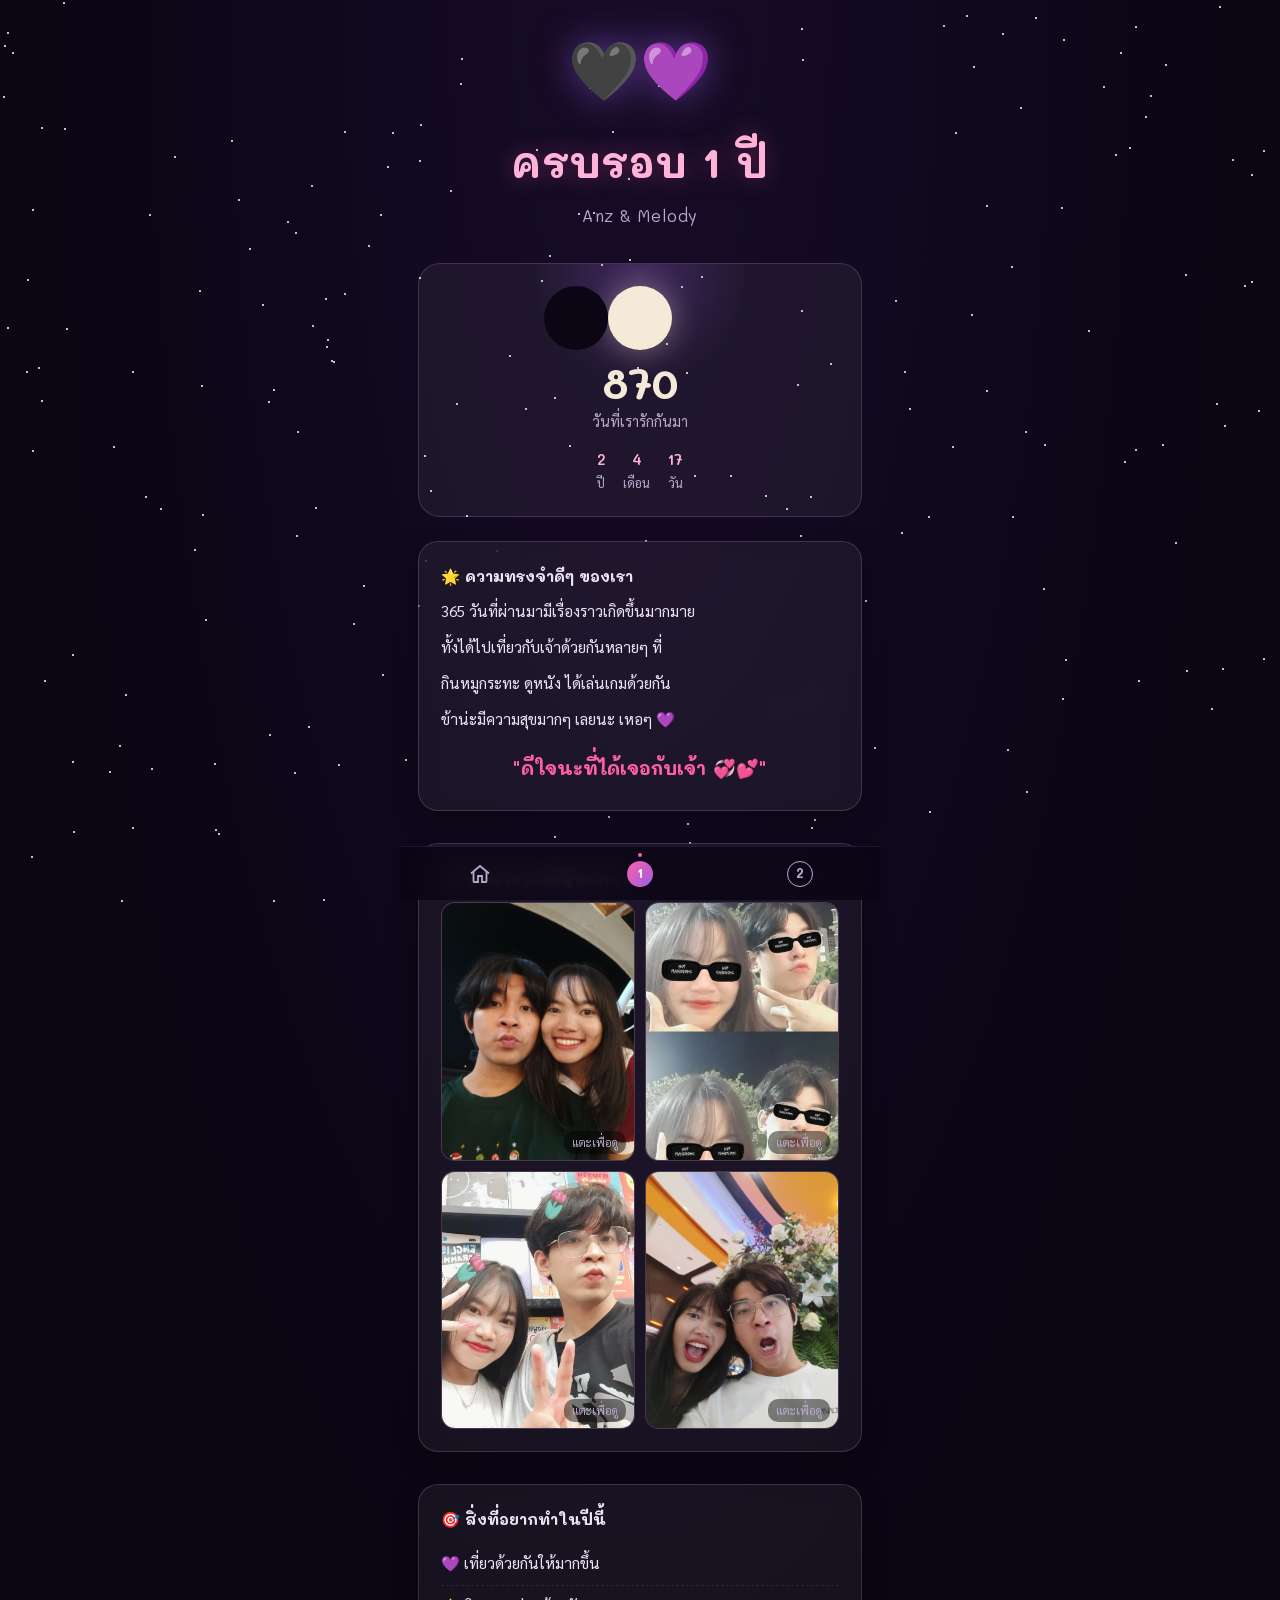
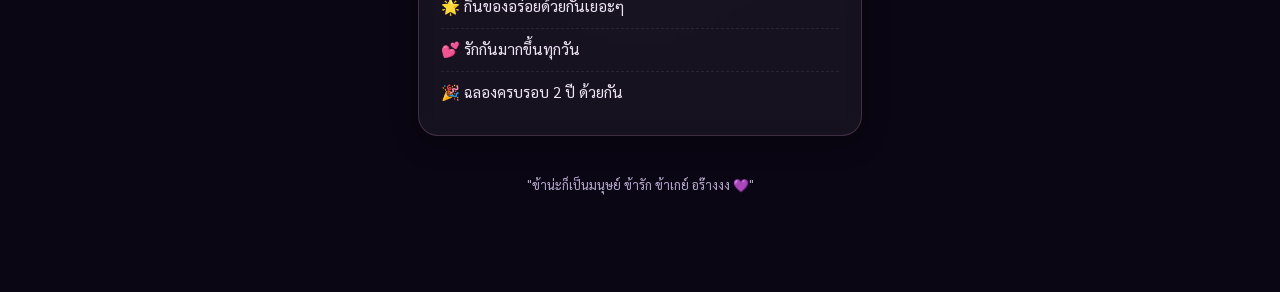
==== year.html @ f1ae3c55 "Remove lightbox navigation buttons Removed navigation buttons from the lightbox." ====
<!DOCTYPE html>
<html lang="th">
<head>
  <meta charset="UTF-8">
  <meta name="viewport" content="width=device-width, initial-scale=1.0, viewport-fit=cover">
  <meta name="theme-color" content="#0a0614">
  <title>ความทรงจำของเรา 💜</title>
  <link rel="stylesheet" href="style.css">
</head>
<body>
  <div class="stars"></div>

  <div class="page" data-year-page>

    <div class="hero">
      <div class="hero-emoji">🖤💜</div>
      <h1>ครบรอบ 1 ปี</h1>
      <p class="names">Anz &amp; Melody</p>
    </div>

    <div class="moon-counter">
      <div class="moon-phase"><div class="shadow"></div></div>
      <span class="big-number" data-days>0</span>
      <p class="big-label">วันที่เรารักกันมา</p>
      <div class="sub-stats" data-sub></div>
    </div>

    <div class="card">
      <p class="card-title">🌟 ความทรงจำดีๆ ของเรา</p>
      <div data-memory></div>
      <div class="love-message" data-love-message></div>
    </div>

    <div class="card">
      <p class="card-title">📸 ช่วงเวลาสำคัญของเรา</p>
      <div class="photo-grid" data-photo-grid></div>
    </div>

    <div class="card">
      <p class="card-title">🎯 สิ่งที่อยากทำในปีนี้</p>
      <ul class="wish-list" data-wishlist></ul>
    </div>


    <p class="footer-note">"ข้าน่ะก็เป็นมนุษย์ ข้ารัก ข้าเกย์ อร๊างงง 💜"</p>
  </div>

  <nav class="tabbar" data-tabbar></nav>

  <div class="lightbox">
    <button class="lb-close">✕</button>
    <img src="" alt="">
  </div>

  <script src="year-data.js"></script>
  <script src="script.js"></script>
</body>
</html>
---- style.css ----
/* ============================================
   Anz & Melody — Anniversary Site
   Theme: "คืนดาวของเรา" (our night sky)
   ============================================ */

@import url('https://fonts.googleapis.com/css2?family=Mali:wght@400;600;700&family=Sarabun:wght@300;400;600&display=swap');

:root {
  --bg-deep: #0a0614;
  --bg-mid: #170c28;
  --bg-panel: rgba(255, 255, 255, 0.05);
  --panel-border: rgba(255, 182, 226, 0.18);
  --pink: #ff5fa8;
  --pink-soft: #ffb3d9;
  --purple: #9b5de5;
  --purple-deep: #5a2d9c;
  --moon: #f5e9d8;
  --text: #ede3f5;
  --text-dim: #b8a9cc;

  --font-display: 'Mali', sans-serif;
  --font-body: 'Sarabun', sans-serif;

  --safe-bottom: env(safe-area-inset-bottom, 0px);
}

* { margin: 0; padding: 0; box-sizing: border-box; }

html { -webkit-tap-highlight-color: transparent; }

body {
  font-family: var(--font-body);
  background: radial-gradient(ellipse at top, var(--bg-mid) 0%, var(--bg-deep) 65%);
  color: var(--text);
  min-height: 100vh;
  overflow-x: hidden;
  position: relative;
  line-height: 1.7;
}

/* ---------- Starfield ---------- */
.stars {
  position: fixed;
  inset: 0;
  pointer-events: none;
  z-index: 0;
}
.star {
  position: absolute;
  width: 2px;
  height: 2px;
  background: #fff;
  border-radius: 50%;
  animation: twinkle 3s infinite ease-in-out;
}
@keyframes twinkle {
  0%, 100% { opacity: 0.15; }
  50% { opacity: 0.9; }
}

/* ---------- Layout shell ---------- */
.page {
  position: relative;
  z-index: 2;
  max-width: 480px;
  margin: 0 auto;
  min-height: 100vh;
  display: flex;
  flex-direction: column;
  padding: env(safe-area-inset-top, 24px) 18px calc(96px + var(--safe-bottom));
}

/* ---------- Top nav crumb ---------- */
.crumb {
  display: flex;
  align-items: center;
  gap: 6px;
  font-size: 0.82em;
  color: var(--text-dim);
  margin-bottom: 18px;
}
.crumb a { color: var(--pink-soft); text-decoration: none; }
.crumb span.sep { opacity: 0.4; }
.crumb .current { color: var(--text); }

/* ---------- Hero ---------- */
.hero {
  text-align: center;
  padding: 18px 0 8px;
}
.hero-emoji {
  font-size: 3.6em;
  filter: drop-shadow(0 0 18px rgba(155, 93, 229, 0.5));
  animation: bob 3.5s ease-in-out infinite;
}
@keyframes bob {
  0%, 100% { transform: translateY(0) rotate(-3deg); }
  50% { transform: translateY(-8px) rotate(3deg); }
}
.hero h1 {
  font-family: var(--font-display);
  font-weight: 700;
  font-size: clamp(1.9em, 9vw, 2.6em);
  color: var(--pink-soft);
  margin: 10px 0 4px;
  text-shadow: 0 0 24px rgba(255, 95, 168, 0.35);
}
.hero .names {
  font-family: var(--font-display);
  font-size: 1.05em;
  color: var(--text-dim);
  letter-spacing: 0.03em;
}

/* ---------- Moon-phase day counter (signature element) ---------- */
.moon-counter {
  margin: 26px 0 8px;
  padding: 22px 18px;
  border-radius: 22px;
  background: var(--bg-panel);
  border: 1px solid var(--panel-border);
  text-align: center;
  position: relative;
  overflow: hidden;
}
.moon-counter::before {
  content: '';
  position: absolute;
  top: -40%;
  left: 50%;
  width: 220px;
  height: 220px;
  transform: translateX(-50%);
  background: radial-gradient(circle, rgba(155,93,229,0.25) 0%, transparent 70%);
  pointer-events: none;
}
.moon-phase {
  width: 64px;
  height: 64px;
  border-radius: 50%;
  margin: 0 auto 12px;
  position: relative;
  background: var(--moon);
  box-shadow: 0 0 30px rgba(245, 233, 216, 0.4);
}
.moon-phase .shadow {
  position: absolute;
  inset: 0;
  border-radius: 50%;
  background: var(--bg-deep);
  transition: transform 0.6s ease;
}
.moon-counter .big-number {
  font-family: var(--font-display);
  font-weight: 700;
  font-size: 2.6em;
  color: var(--moon);
  display: block;
  line-height: 1;
}
.moon-counter .big-label {
  font-size: 0.92em;
  color: var(--text-dim);
  margin-top: 4px;
}
.moon-counter .sub-stats {
  display: flex;
  justify-content: center;
  gap: 18px;
  margin-top: 14px;
  font-size: 0.8em;
  color: var(--text-dim);
}
.moon-counter .sub-stats b {
  color: var(--pink-soft);
  font-weight: 600;
  display: block;
  font-size: 1.15em;
  font-family: var(--font-display);
}

/* ---------- Cards ---------- */
.card {
  background: var(--bg-panel);
  backdrop-filter: blur(10px);
  border: 1px solid var(--panel-border);
  border-radius: 20px;
  padding: 22px;
  margin: 16px 0;
  box-shadow: 0 8px 24px rgba(0,0,0,0.35);
}
.card-title {
  font-family: var(--font-display);
  font-weight: 700;
  font-size: 1.15em;
  color: var(--pink-soft);
  margin-bottom: 12px;
  display: flex;
  align-items: center;
  gap: 8px;
}
.card p {
  font-size: 0.95em;
  color: var(--text);
  margin-bottom: 10px;
}
.card p:last-child { margin-bottom: 0; }

.love-message {
  text-align: center;
  font-family: var(--font-display);
  font-weight: 700;
  font-size: 1.15em;
  color: var(--pink);
  margin: 20px 0 4px;
}

.wish-list { list-style: none; }
.wish-list li {
  padding: 8px 0;
  font-size: 0.95em;
  border-bottom: 1px dashed rgba(255,255,255,0.08);
  display: flex;
  gap: 10px;
}
.wish-list li:last-child { border-bottom: none; }

.folder-hint {
  font-size: 0.78em;
  color: var(--text-dim);
  margin-top: 10px;
}

/* ---------- Photo grid + lightbox ---------- */
.photo-grid {
  display: grid;
  grid-template-columns: repeat(2, 1fr);
  gap: 10px;
  margin-top: 8px;
}
.photo-tile {
  position: relative;
  aspect-ratio: 3/4;
  border-radius: 14px;
  overflow: hidden;
  border: 1px solid var(--panel-border);
  cursor: pointer;
  background: rgba(255,255,255,0.03);
}
.photo-tile img {
  width: 100%;
  height: 100%;
  object-fit: cover;
  display: block;
  transition: transform 0.4s ease;
}
.photo-tile:active img { transform: scale(1.06); }
.photo-tile .tap-hint {
  position: absolute;
  bottom: 6px;
  right: 8px;
  font-size: 0.7em;
  background: rgba(0,0,0,0.45);
  padding: 2px 8px;
  border-radius: 10px;
  color: var(--text-dim);
}

.lightbox {
  position: fixed;
  inset: 0;
  background: rgba(5,2,10,0.92);
  z-index: 50;
  display: none;
  align-items: center;
  justify-content: center;
  padding: 24px;
}
.lightbox.open { display: flex; }
.lightbox img {
  max-width: 100%;
  max-height: 78vh;
  border-radius: 16px;
  box-shadow: 0 0 40px rgba(155,93,229,0.4);
}
.lightbox .lb-nav {
  position: absolute;
  bottom: 30px;
  display: flex;
  gap: 14px;
}
.lightbox .lb-nav button {
  background: rgba(255,255,255,0.1);
  border: 1px solid var(--panel-border);
  color: var(--text);
  padding: 8px 16px;
  border-radius: 20px;
  font-family: var(--font-body);
}
.lightbox .lb-close {
  position: absolute;
  top: 20px;
  right: 20px;
  font-size: 1.6em;
  color: var(--text);
  background: none;
  border: none;
}

/* ---------- Quote / tap-Kuromi feature ---------- */
.quote-box {
  text-align: center;
}
.quote-emoji {
  font-size: 2.6em;
  display: inline-block;
  cursor: pointer;
  user-select: none;
  animation: dance 2.2s ease-in-out infinite;
}
@keyframes dance {
  0%, 100% { transform: rotate(-4deg); }
  50% { transform: rotate(4deg); }
}
.quote-text {
  margin-top: 14px;
  font-size: 0.95em;
  color: var(--text);
  min-height: 46px;
  font-style: normal;
}
.quote-hint {
  margin-top: 6px;
  font-size: 0.75em;
  color: var(--text-dim);
}

/* ---------- Message wall ---------- */
.msg-input-row {
  display: flex;
  gap: 8px;
  margin-top: 10px;
}
.msg-input-row input {
  flex: 1;
  padding: 12px 14px;
  border-radius: 14px;
  border: 1px solid var(--panel-border);
  background: rgba(255,255,255,0.06);
  color: var(--text);
  font-family: var(--font-body);
  font-size: 0.9em;
}
.msg-input-row input::placeholder { color: var(--text-dim); }
.msg-send-btn {
  padding: 0 16px;
  border-radius: 14px;
  border: none;
  background: linear-gradient(135deg, var(--pink), var(--purple));
  color: #fff;
  font-family: var(--font-display);
  font-weight: 600;
}
.msg-wall {
  margin-top: 14px;
  display: flex;
  flex-direction: column;
  gap: 8px;
  max-height: 220px;
  overflow-y: auto;
}
.msg-item {
  background: rgba(255,255,255,0.05);
  border-left: 3px solid var(--pink);
  padding: 10px 12px;
  border-radius: 0 12px 12px 0;
  font-size: 0.88em;
}
.msg-item time {
  display: block;
  font-size: 0.72em;
  color: var(--text-dim);
  margin-top: 4px;
}
.msg-empty {
  font-size: 0.85em;
  color: var(--text-dim);
  text-align: center;
  padding: 10px 0;
}

/* ---------- Buttons ---------- */
.btn {
  display: block;
  width: 100%;
  text-align: center;
  text-decoration: none;
  font-family: var(--font-display);
  font-weight: 700;
  font-size: 1.05em;
  color: #fff;
  background: linear-gradient(135deg, var(--pink), var(--purple));
  padding: 15px 20px;
  border-radius: 18px;
  border: none;
  box-shadow: 0 8px 20px rgba(255, 95, 168, 0.28);
}
.btn:active { transform: scale(0.98); }
.btn.secondary {
  background: rgba(255,255,255,0.06);
  border: 1px solid var(--panel-border);
  box-shadow: none;
  color: var(--text);
}

/* ---------- X (Twitter)-style bottom tab bar ---------- */
.tabbar {
  position: fixed;
  left: 0; right: 0; bottom: 0;
  z-index: 20;
  display: flex;
  align-items: center;
  justify-content: space-around;
  height: 54px;
  padding-bottom: var(--safe-bottom);
  background: rgba(10, 6, 20, 0.82);
  backdrop-filter: blur(14px);
  -webkit-backdrop-filter: blur(14px);
  border-top: 1px solid rgba(255, 255, 255, 0.08);
  max-width: 480px;
  margin: 0 auto;
}
.tab-item {
  flex: 1;
  height: 100%;
  display: flex;
  align-items: center;
  justify-content: center;
  text-decoration: none;
  color: var(--text-dim);
  position: relative;
}
.tab-item svg {
  width: 24px;
  height: 24px;
  stroke: currentColor;
  fill: none;
  stroke-width: 1.8;
}
.tab-item .tab-badge {
  width: 26px;
  height: 26px;
  border-radius: 50%;
  display: flex;
  align-items: center;
  justify-content: center;
  font-family: var(--font-display);
  font-weight: 700;
  font-size: 0.82em;
  border: 1.6px solid currentColor;
  color: var(--text-dim);
}
.tab-item.active {
  color: var(--pink);
}
.tab-item.active svg {
  fill: currentColor;
  stroke: none;
}
.tab-item.active .tab-badge {
  color: #fff;
  border-color: transparent;
  background: linear-gradient(135deg, var(--pink), var(--purple));
}
.tab-item::after {
  content: '';
  position: absolute;
  top: 6px;
  left: 50%;
  width: 4px;
  height: 4px;
  border-radius: 50%;
  background: var(--pink);
  transform: translateX(-50%) scale(0);
  transition: transform 0.2s ease;
}
.tab-item.active::after {
  transform: translateX(-50%) scale(1);
}

/* ---------- Footer note ---------- */
.footer-note {
  text-align: center;
  color: var(--text-dim);
  font-size: 0.8em;
  margin-top: 22px;
}

/* Reduced motion */
@media (prefers-reduced-motion: reduce) {
  * { animation-duration: 0.001s !important; animation-iteration-count: 1 !important; }
}

/* Small phones */
@media (max-width: 340px) {
  .hero h1 { font-size: 1.7em; }
  .moon-counter .big-number { font-size: 2.1em; }
}
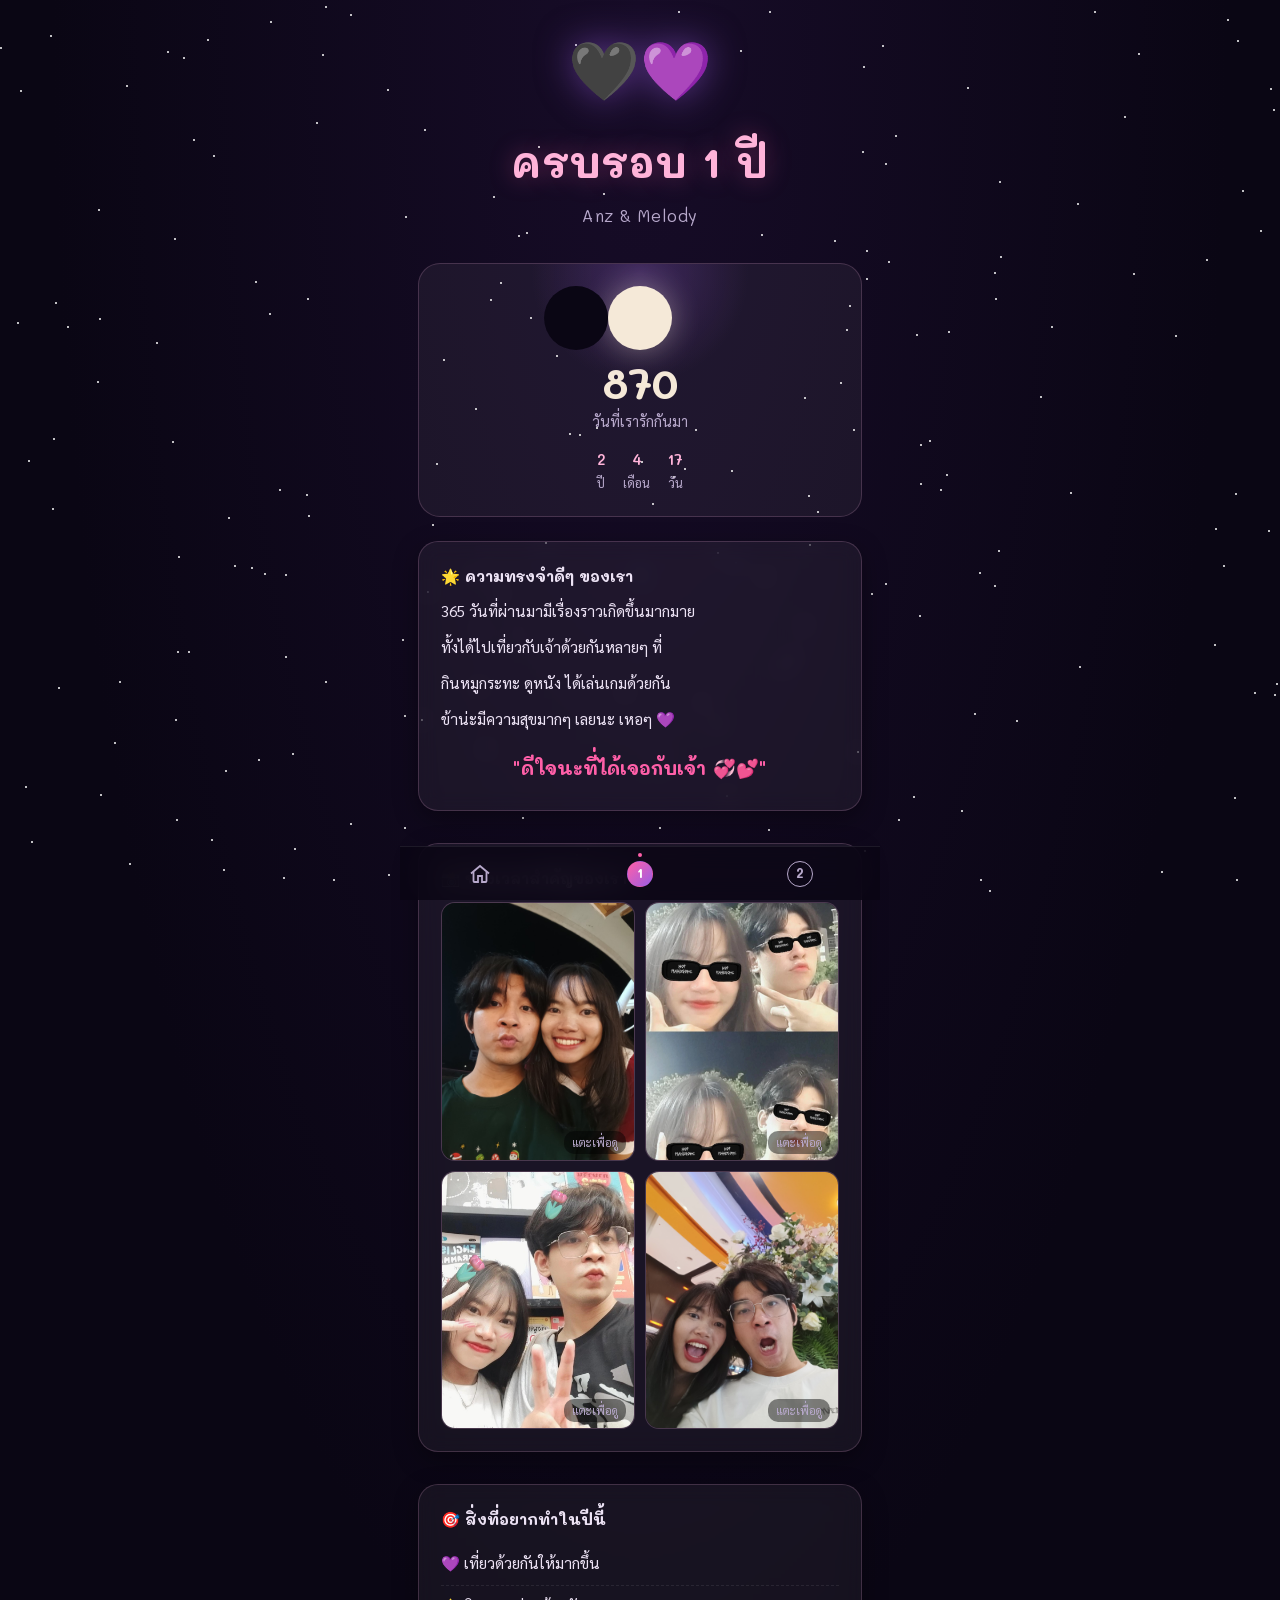
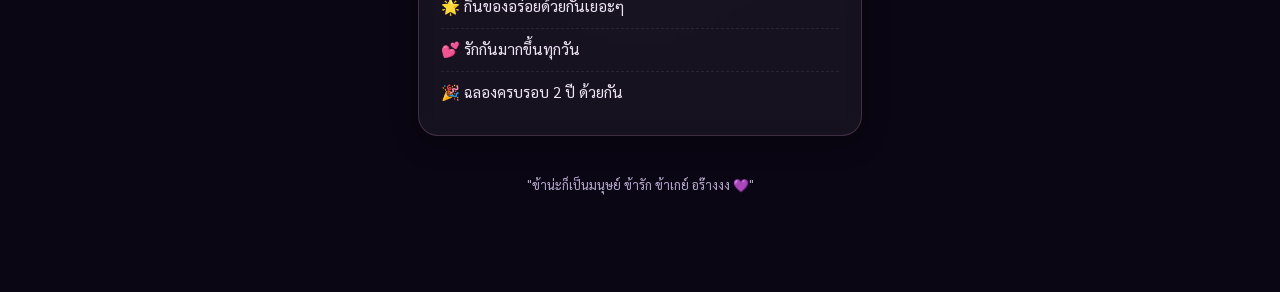
==== commit acf40c76: "Add versioning to CSS and JS file links Updated stylesheet and script links to include versioning." ====
--- a/year.html
+++ b/year.html
@@ -5,7 +5,7 @@
   <meta name="viewport" content="width=device-width, initial-scale=1.0, viewport-fit=cover">
   <meta name="theme-color" content="#0a0614">
   <title>ความทรงจำของเรา 💜</title>
-  <link rel="stylesheet" href="style.css">
+  <link rel="stylesheet" href="style.css?v=3">
 </head>
 <body>
   <div class="stars"></div>
@@ -52,7 +52,7 @@
     <img src="" alt="">
   </div>
 
-  <script src="year-data.js"></script>
-  <script src="script.js"></script>
+  <script src="year-data.js?v=3"></script>
+  <script src="script.js?v=3"></script>
 </body>
 </html>
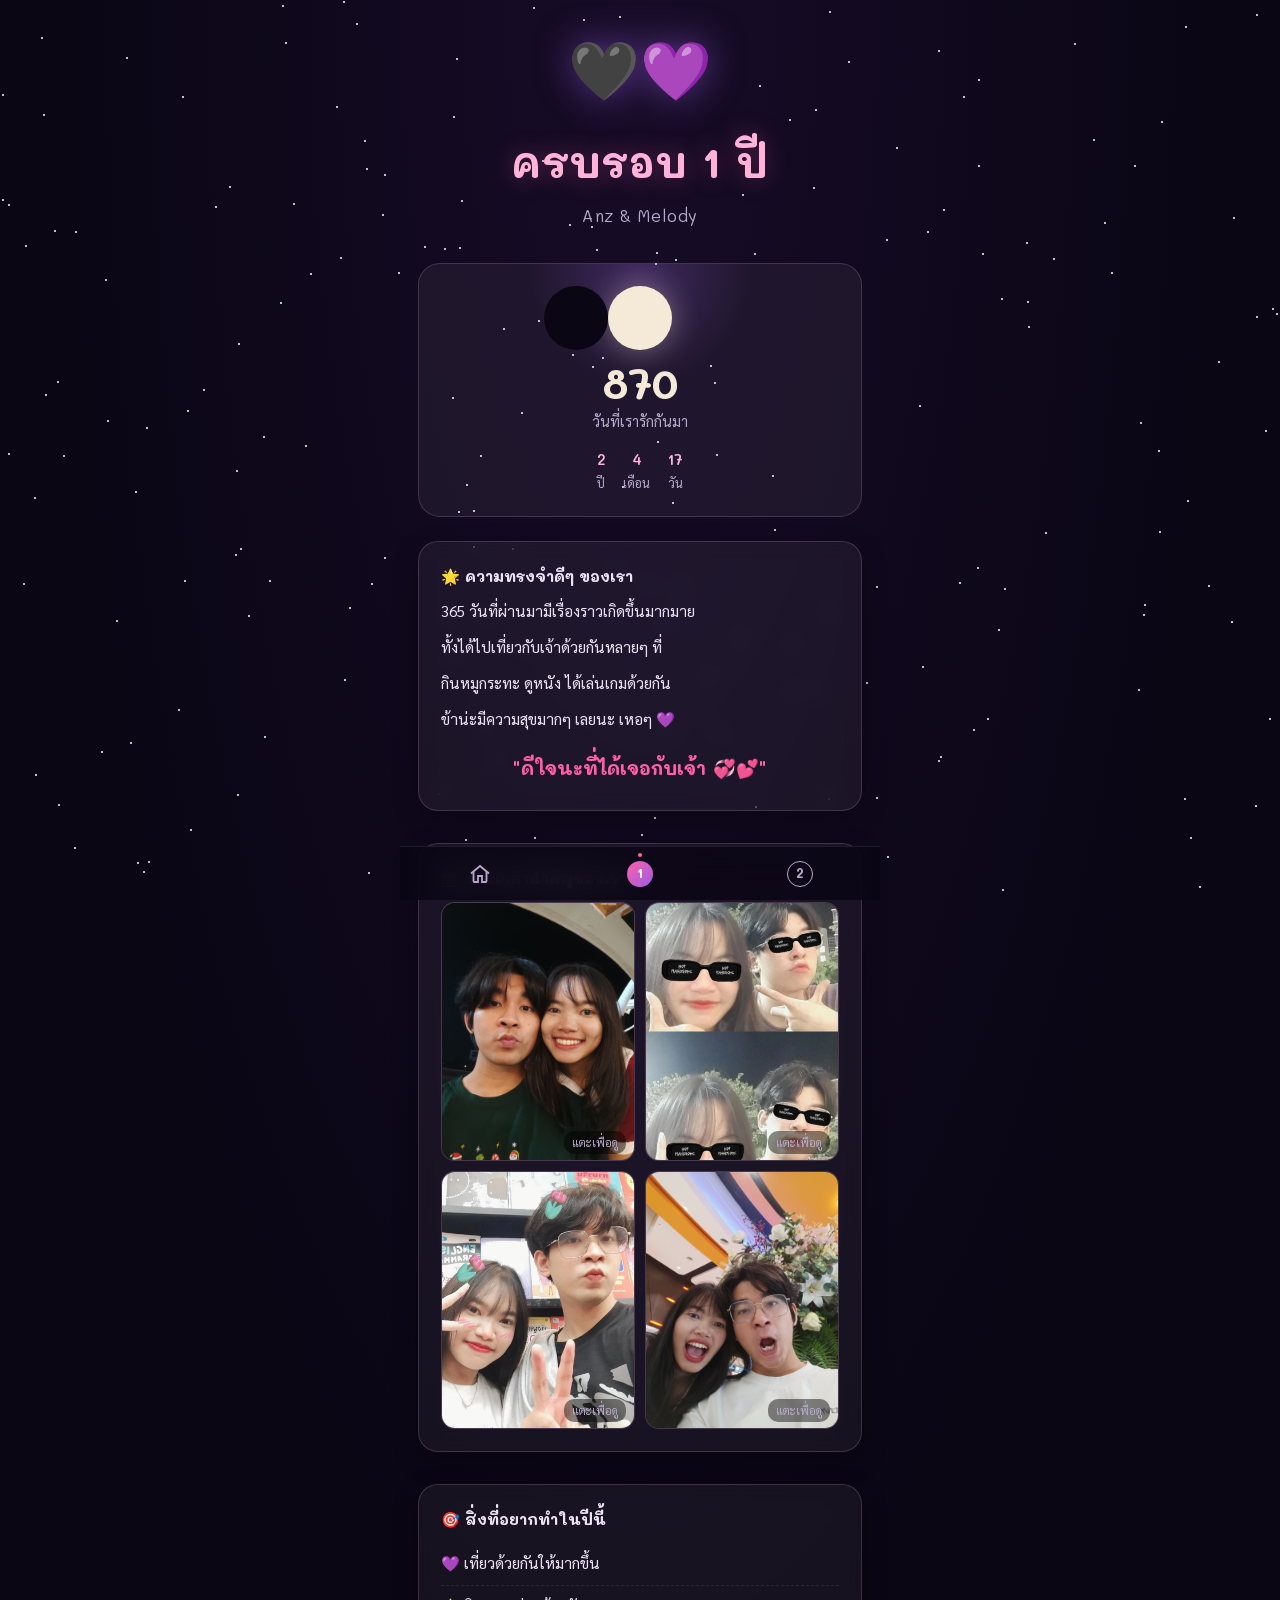
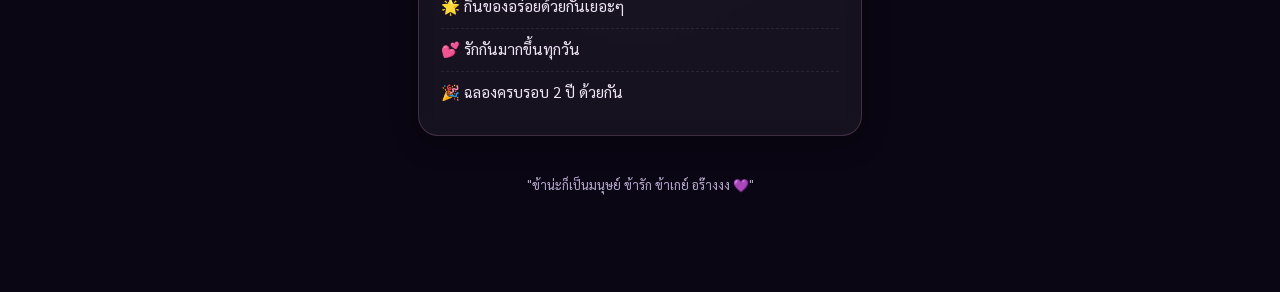
==== commit 674b86c4: "Update script.js version to 4 in year.html" ====
--- a/year.html
+++ b/year.html
@@ -53,6 +53,6 @@
   </div>
 
   <script src="year-data.js?v=3"></script>
-  <script src="script.js?v=3"></script>
+  <script src="script.js?v=4"></script>
 </body>
 </html>
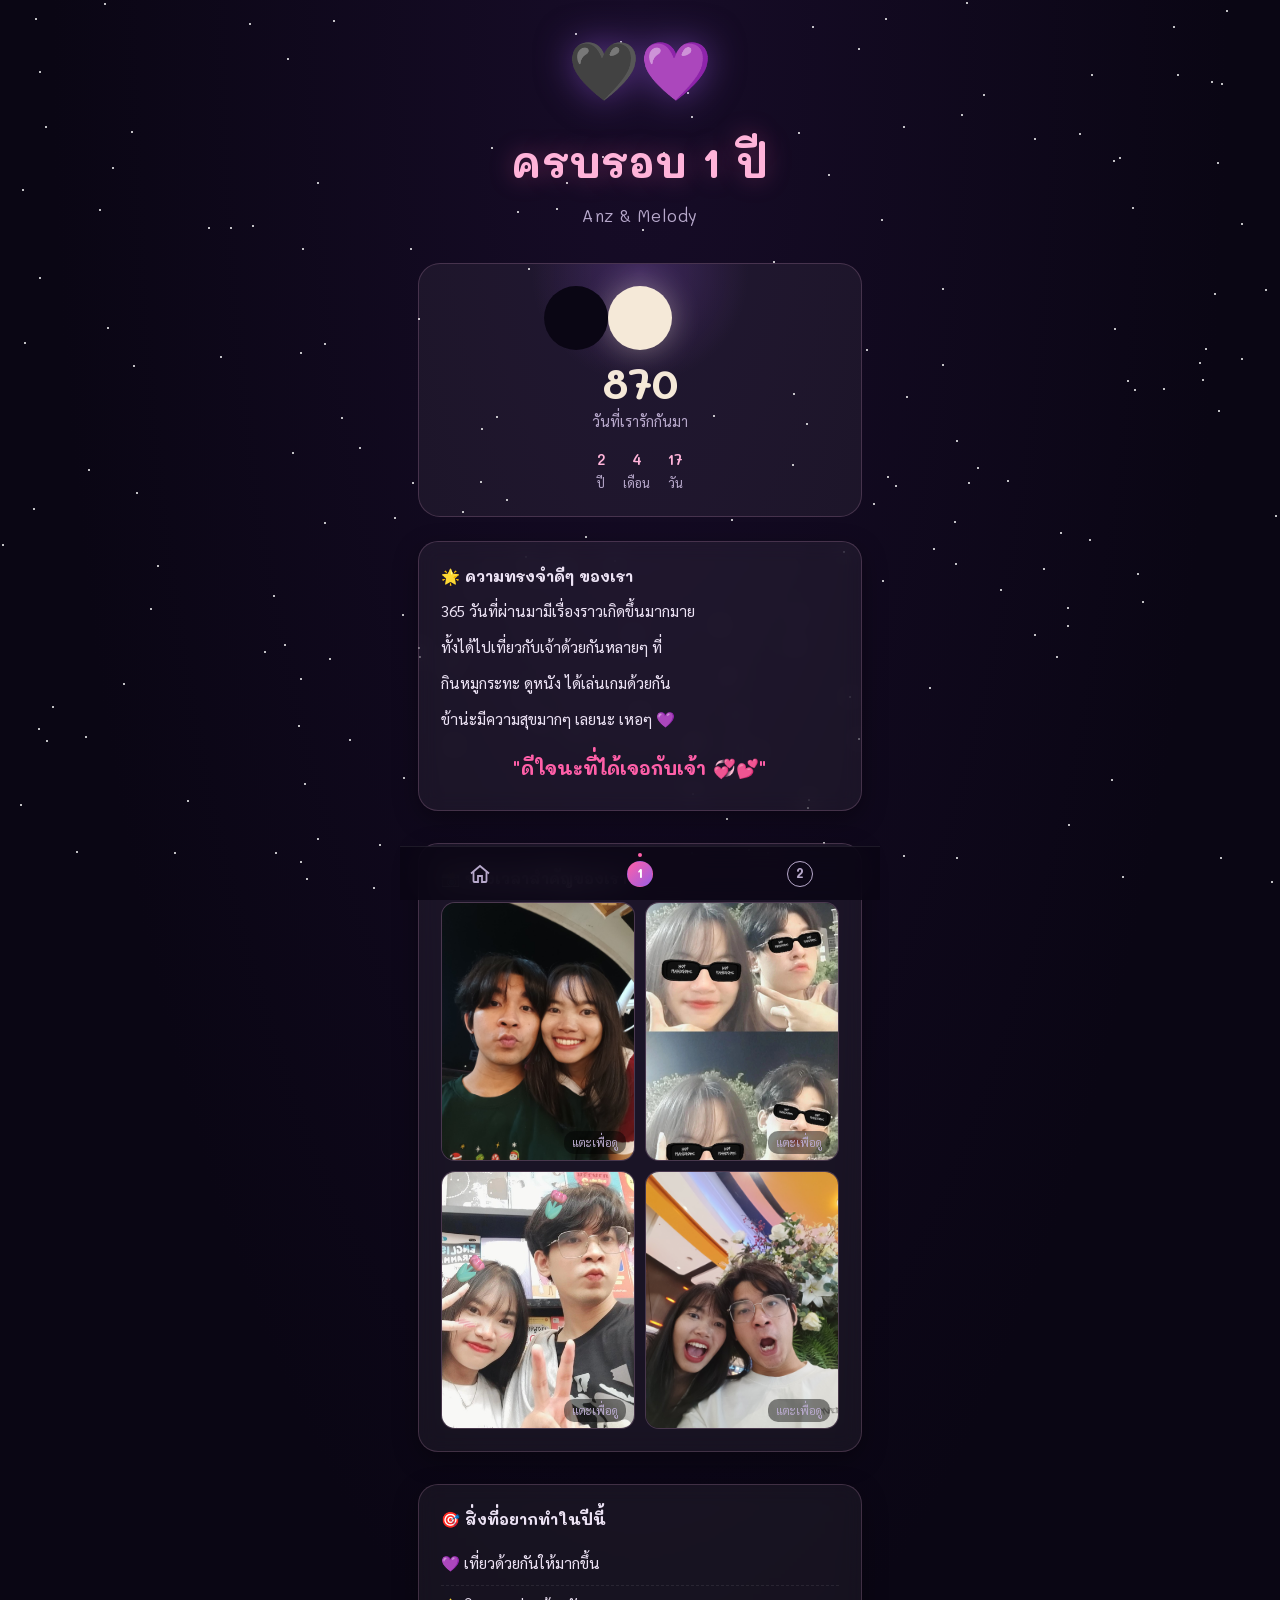
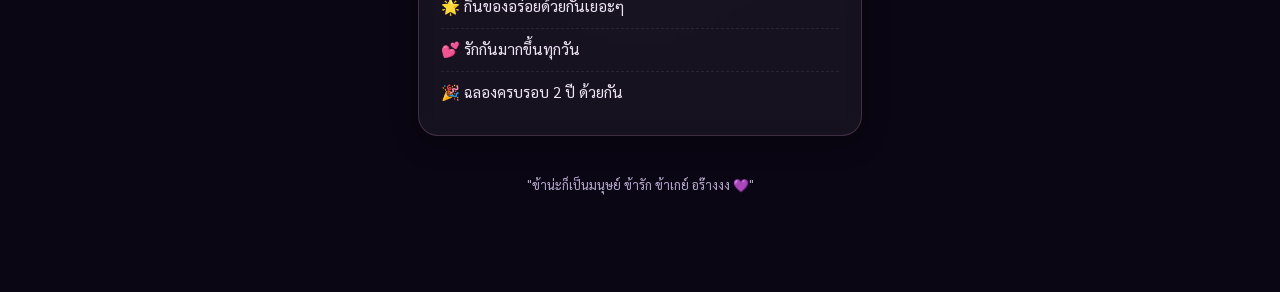
==== commit caae8101: "Update stylesheet and script version numbers" ====
--- a/year.html
+++ b/year.html
@@ -5,7 +5,7 @@
   <meta name="viewport" content="width=device-width, initial-scale=1.0, viewport-fit=cover">
   <meta name="theme-color" content="#0a0614">
   <title>ความทรงจำของเรา 💜</title>
-  <link rel="stylesheet" href="style.css?v=3">
+  <link rel="stylesheet" href="style.css?v=4">
 </head>
 <body>
   <div class="stars"></div>
@@ -50,6 +50,10 @@
   <div class="lightbox">
     <button class="lb-close">✕</button>
     <img src="" alt="">
+    <div class="lb-nav">
+      <button class="lb-prev">‹ ก่อนหน้า</button>
+      <button class="lb-next">ถัดไป ›</button>
+    </div>
   </div>
 
   <script src="year-data.js?v=3"></script>
--- a/style.css
+++ b/style.css
@@ -506,3 +506,17 @@
   .hero h1 { font-size: 1.7em; }
   .moon-counter .big-number { font-size: 2.1em; }
 }
+
+/* ซ่อนปุ่มทั้งหมดใน Lightbox เป็นค่าเริ่มต้น (สำหรับมือถือ/จอเล็ก) */
+.lightbox .lb-close,
+.lightbox .lb-nav {
+  display: none !important;
+}
+
+/* แสดงปุ่มเฉพาะเมื่อหน้าจอมีความกว้างตั้งแต่ 1024px ขึ้นไป (สำหรับคอมพิวเตอร์) */
+@media (min-width: 1024px) {
+  .lightbox .lb-close,
+  .lightbox .lb-nav {
+    display: flex !important; /* หรือใช้ block ตามความเหมาะสมของหน้าตาเว็บเดิม */
+  }
+}
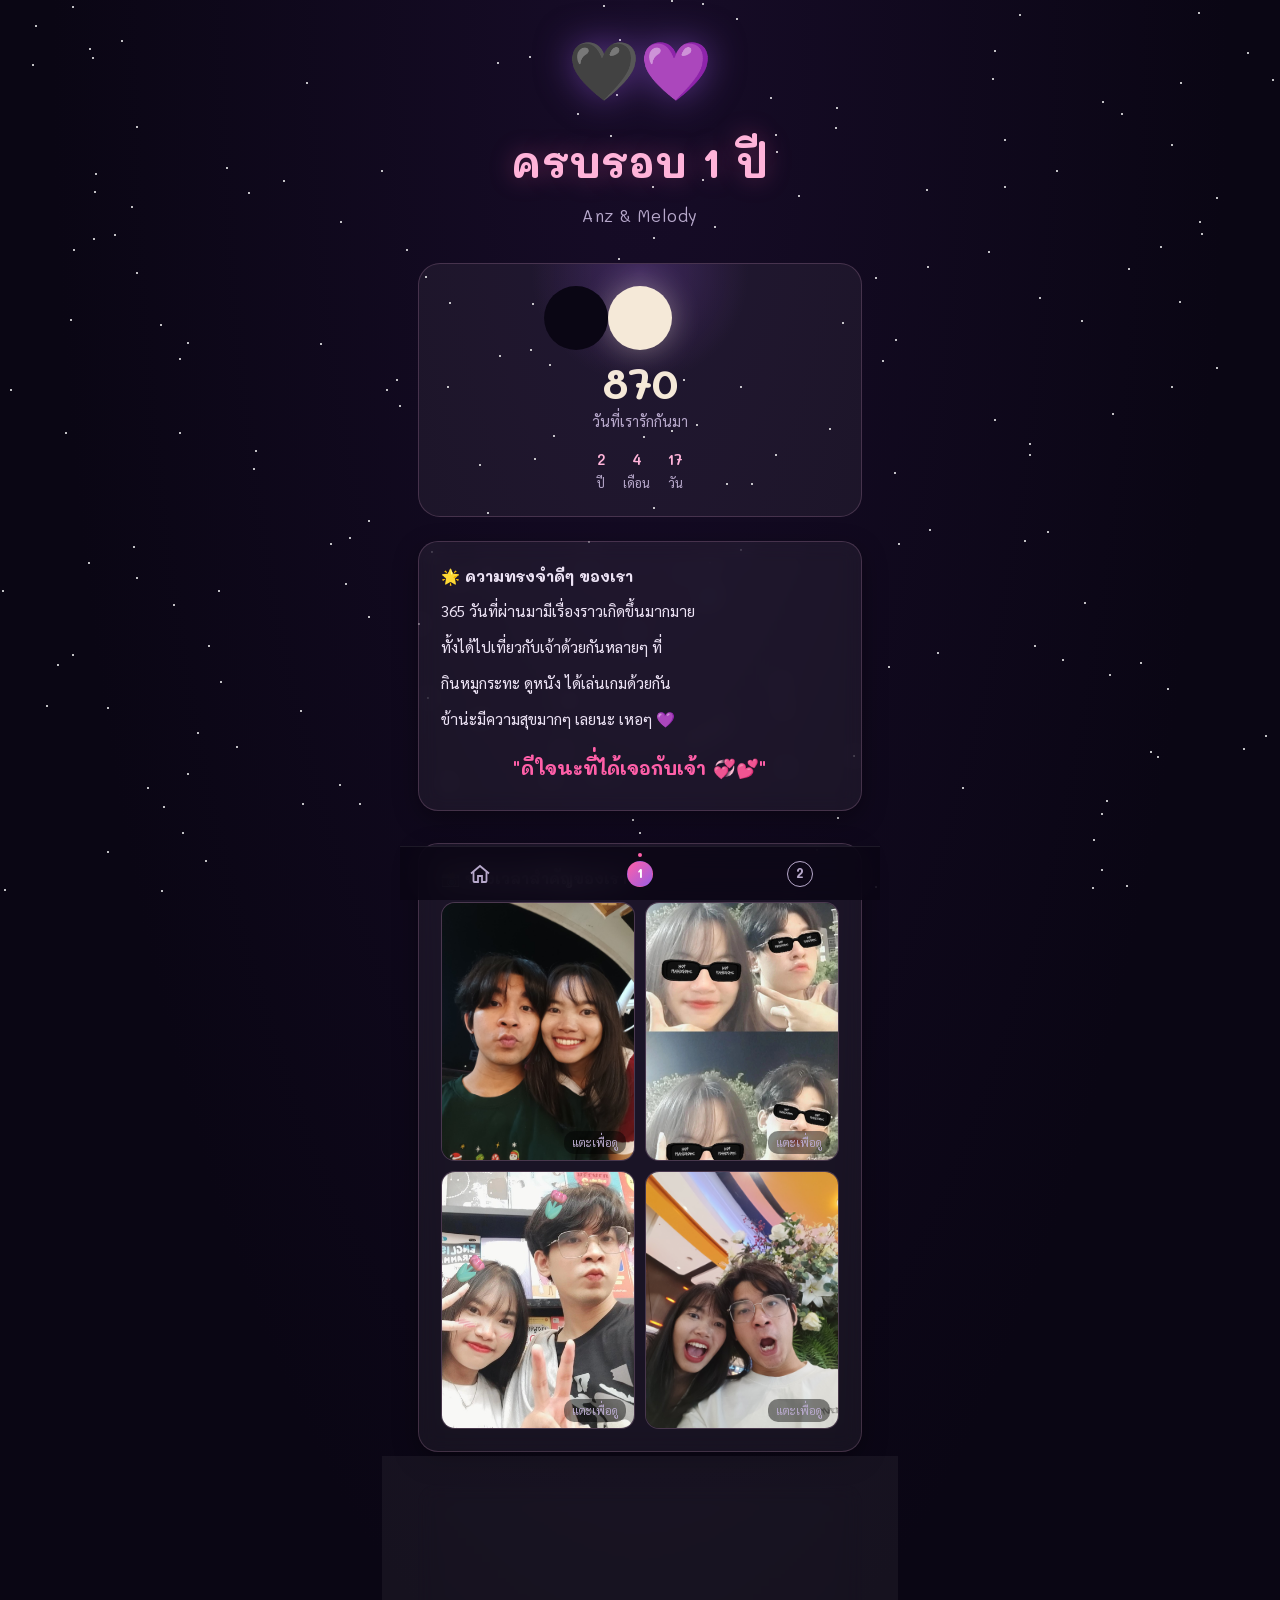
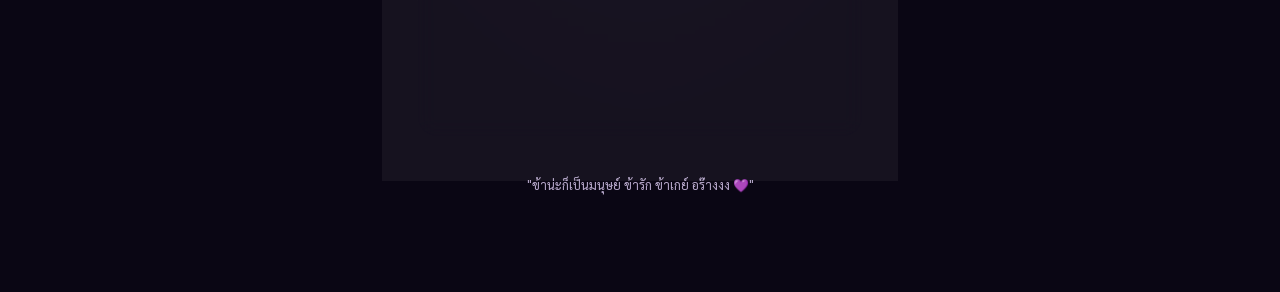
==== commit b43ababf: "Update stylesheet version in year.html" ====
--- a/year.html
+++ b/year.html
@@ -5,7 +5,7 @@
   <meta name="viewport" content="width=device-width, initial-scale=1.0, viewport-fit=cover">
   <meta name="theme-color" content="#0a0614">
   <title>ความทรงจำของเรา 💜</title>
-  <link rel="stylesheet" href="style.css?v=4">
+  <link rel="stylesheet" href="style.css?v=6">
 </head>
 <body>
   <div class="stars"></div>
--- a/style.css
+++ b/style.css
@@ -508,14 +508,12 @@
 }
 
 /* ซ่อนปุ่มทั้งหมดใน Lightbox เป็นค่าเริ่มต้น (สำหรับมือถือ/จอเล็ก) */
-.lightbox .lb-close,
 .lightbox .lb-nav {
   display: none !important;
 }
 
 /* แสดงปุ่มเฉพาะเมื่อหน้าจอมีความกว้างตั้งแต่ 1024px ขึ้นไป (สำหรับคอมพิวเตอร์) */
 @media (min-width: 1024px) {
-  .lightbox .lb-close,
   .lightbox .lb-nav {
     display: flex !important; /* หรือใช้ block ตามความเหมาะสมของหน้าตาเว็บเดิม */
   }
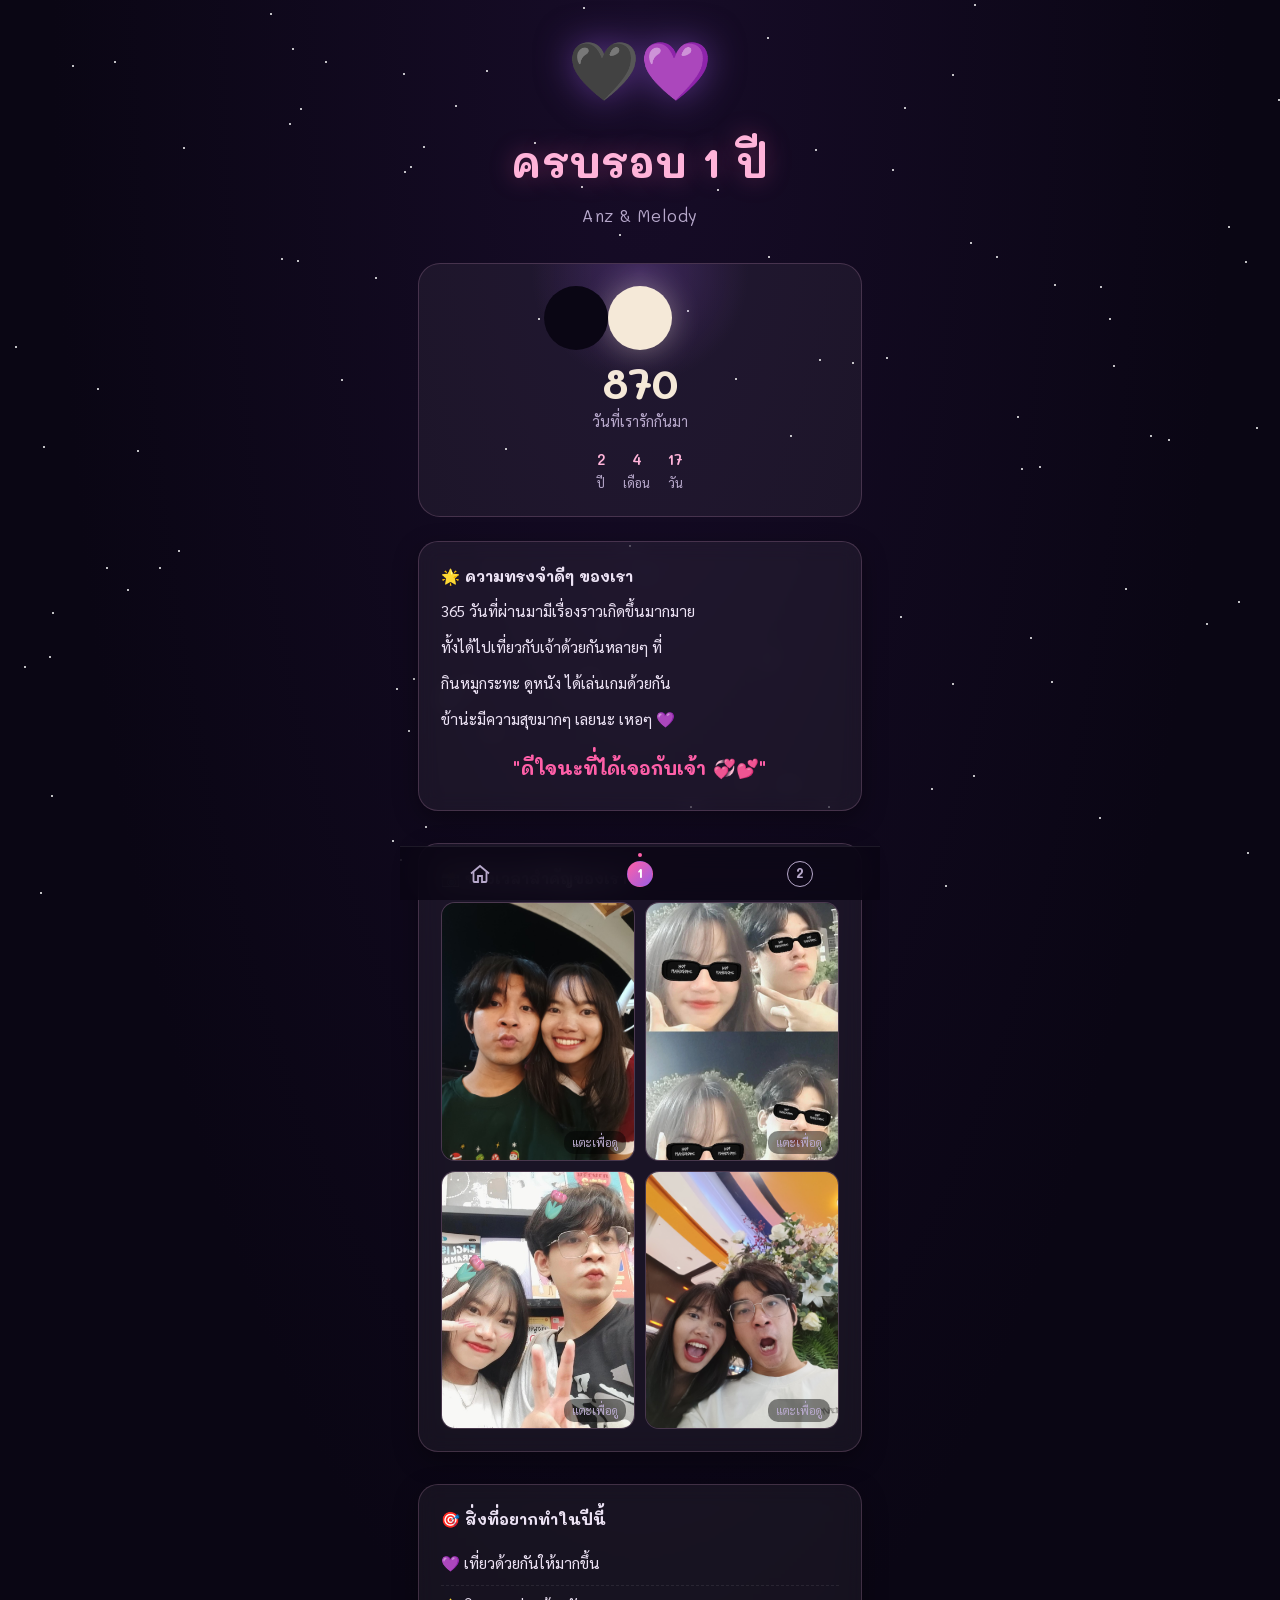
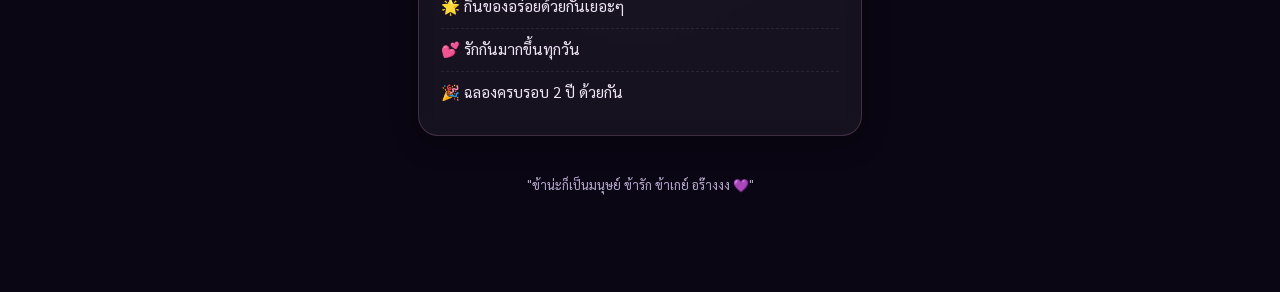
==== commit 93731fd5: "Update year.html" ====
--- a/year.html
+++ b/year.html
@@ -57,6 +57,6 @@
   </div>
 
   <script src="year-data.js?v=3"></script>
-  <script src="script.js?v=4"></script>
+  <script src="script.js?v=5"></script>
 </body>
 </html>
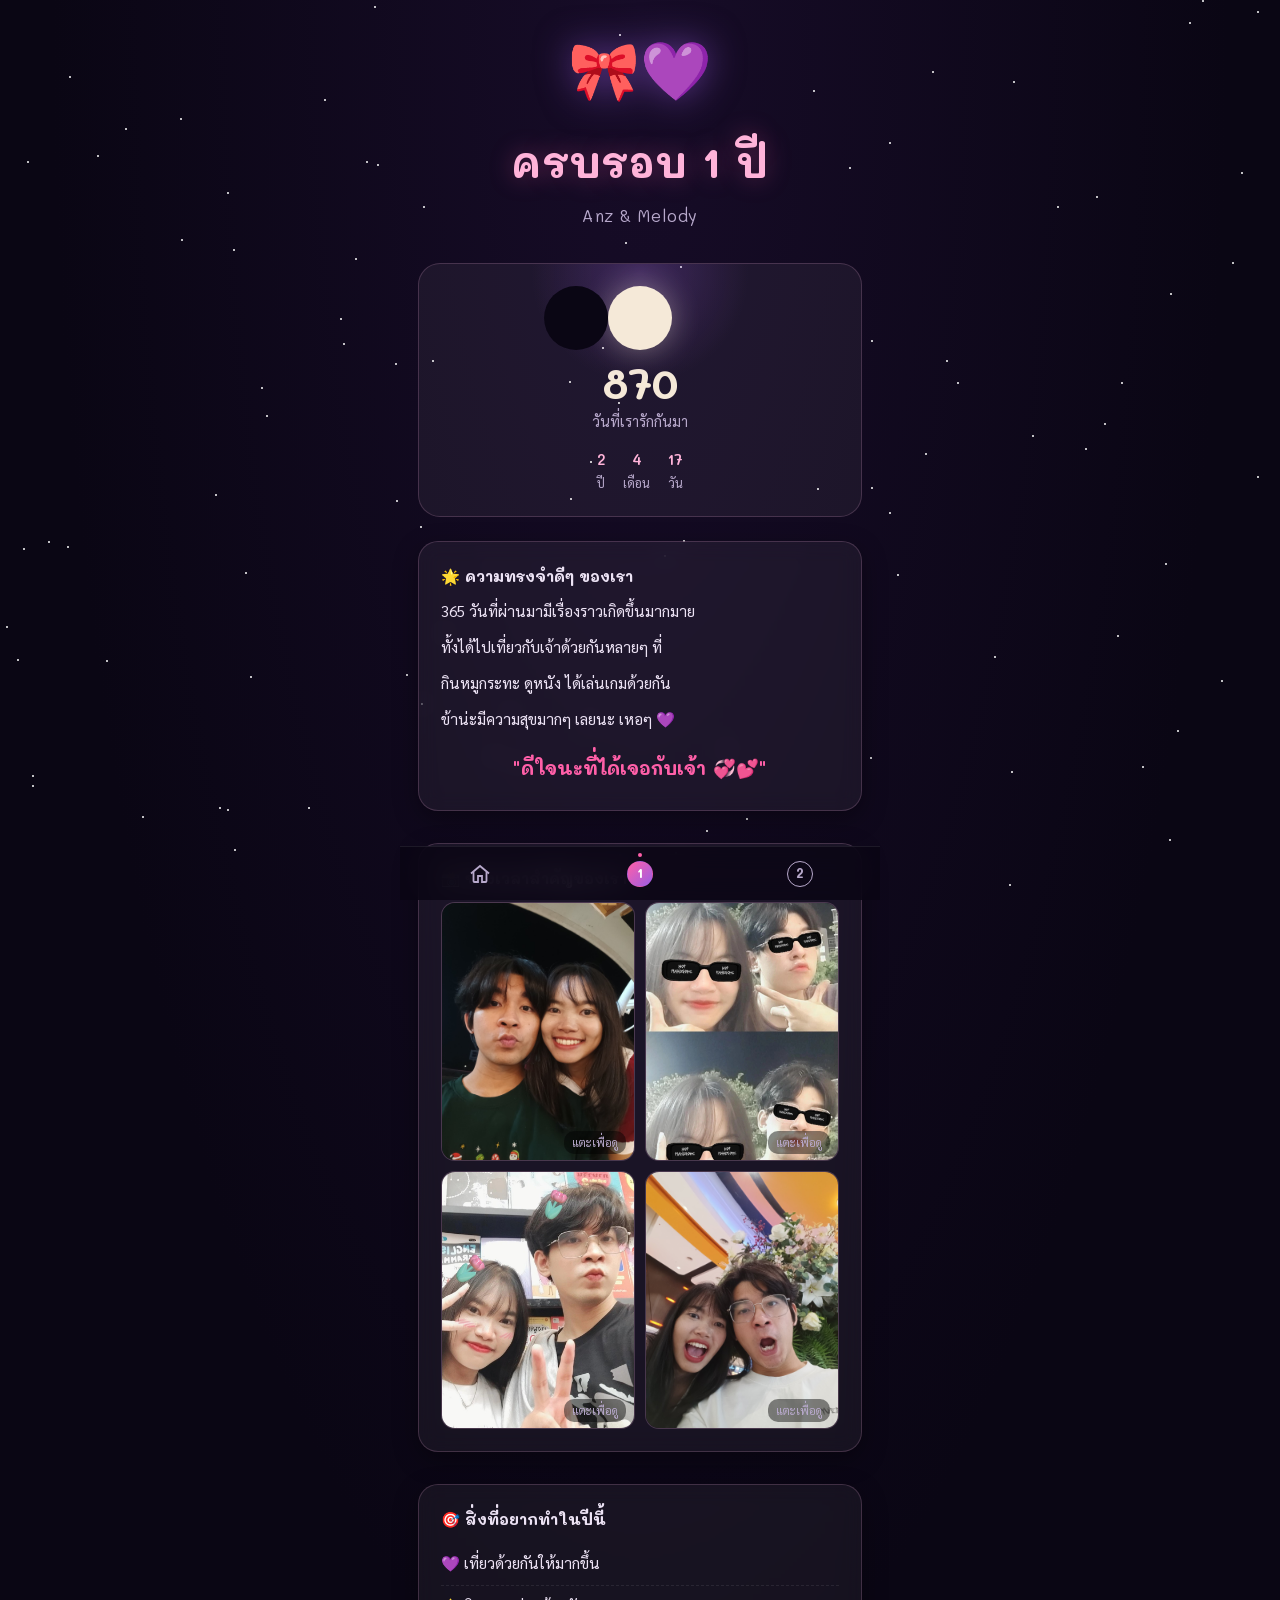
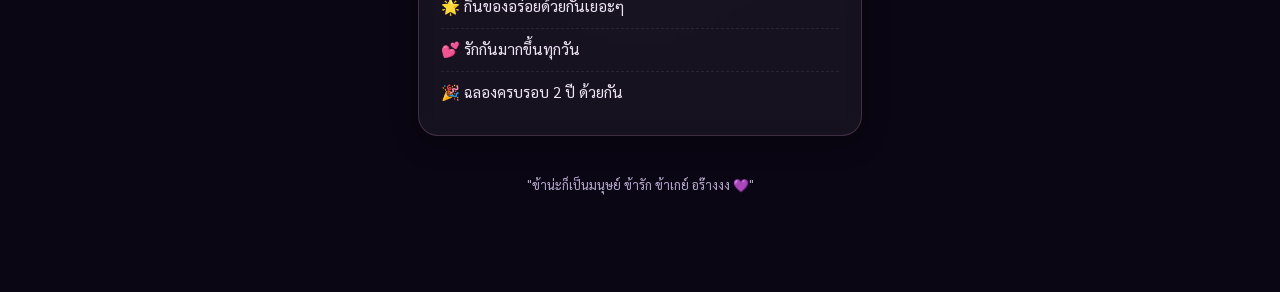
==== commit a9fc5b3f: "Update year-data.js version to v4" ====
--- a/year.html
+++ b/year.html
@@ -56,7 +56,7 @@
     </div>
   </div>
 
-  <script src="year-data.js?v=3"></script>
+  <script src="year-data.js?v=4"></script>
   <script src="script.js?v=5"></script>
 </body>
 </html>
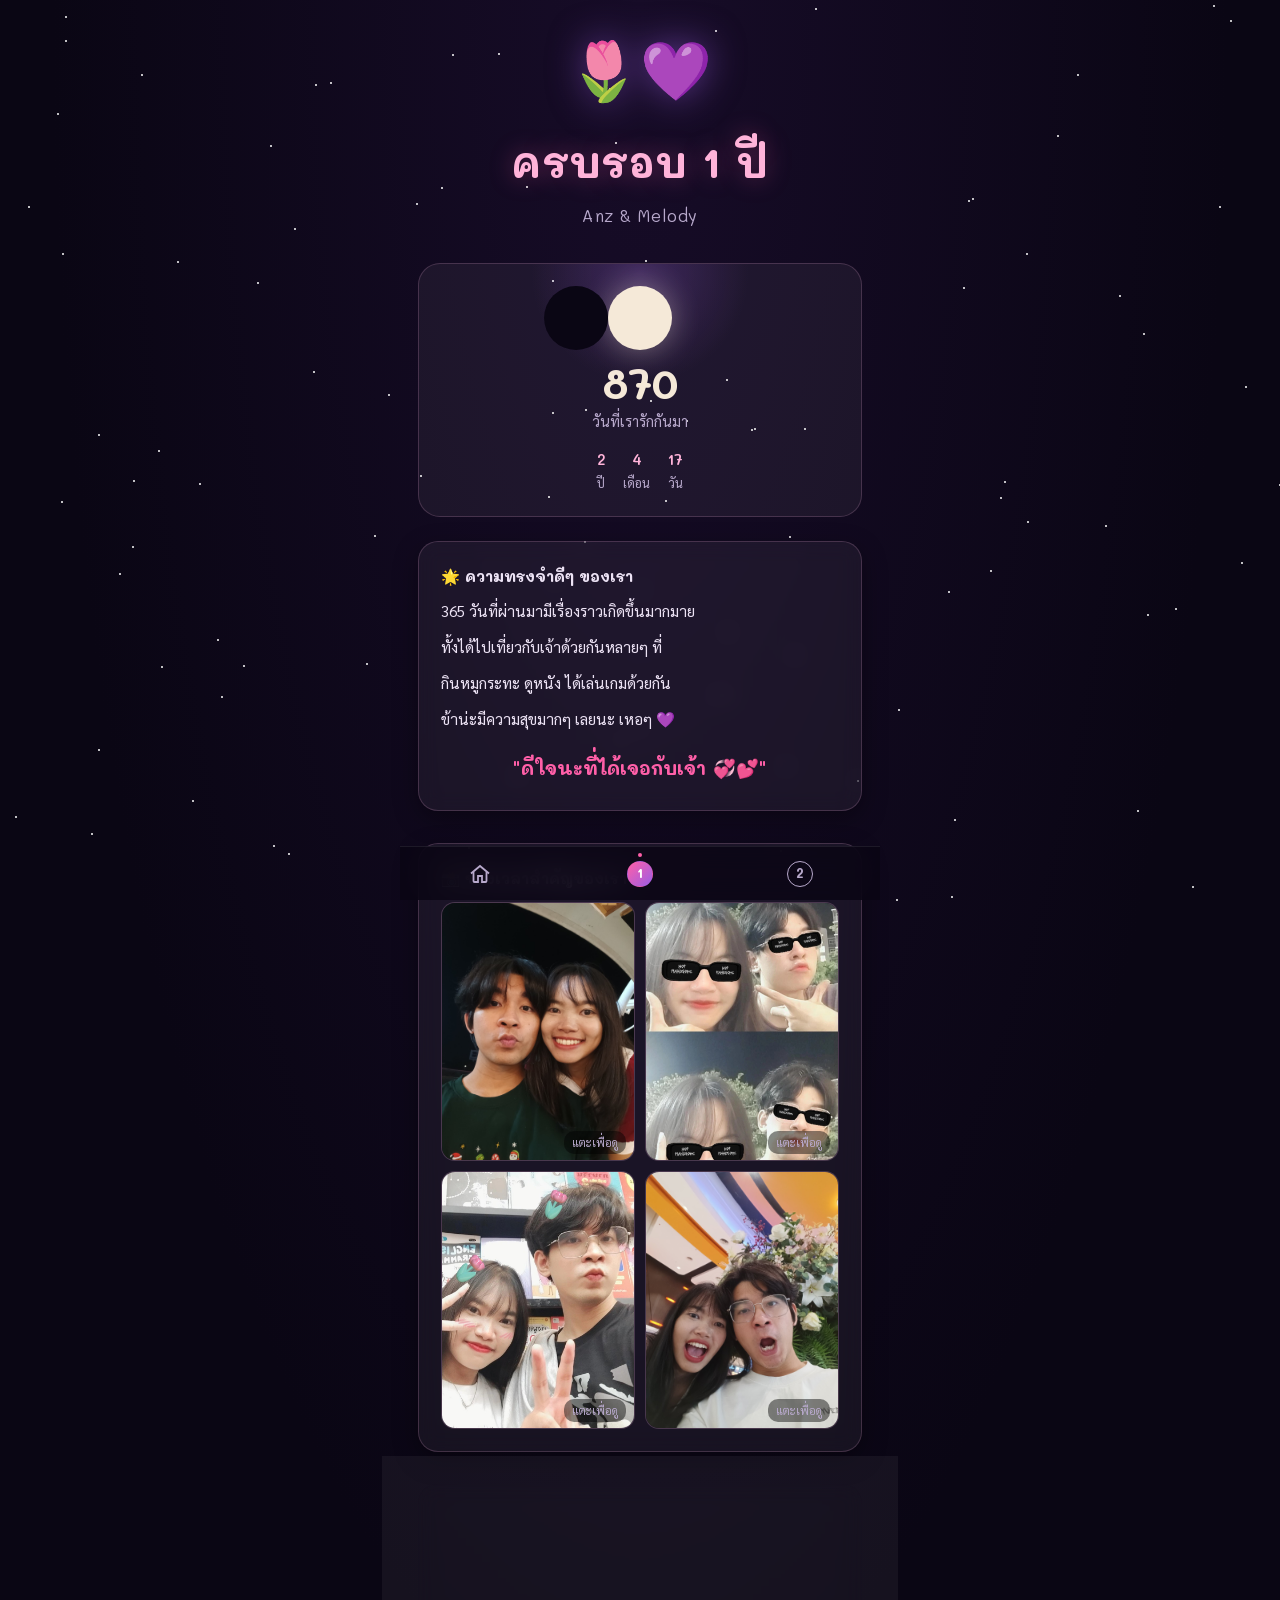
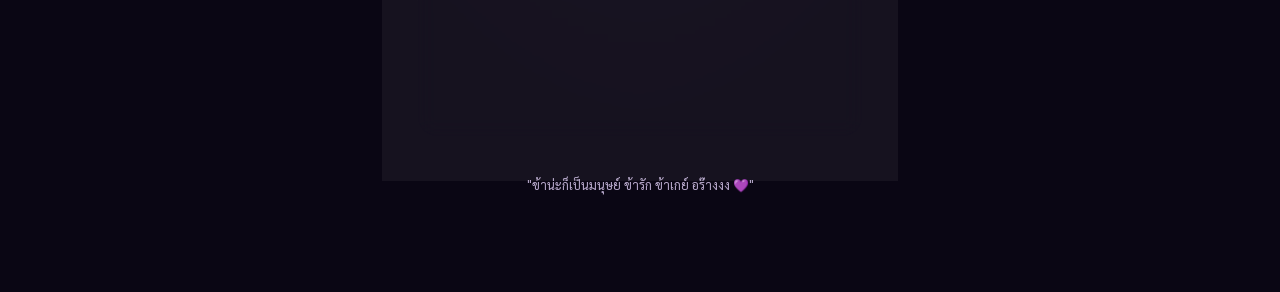
==== commit a9ebc528: "Update year.html" ====
--- a/year.html
+++ b/year.html
@@ -56,7 +56,7 @@
     </div>
   </div>
 
-  <script src="year-data.js?v=4"></script>
+  <script src="year-data.js?v=5"></script>
   <script src="script.js?v=5"></script>
 </body>
 </html>
